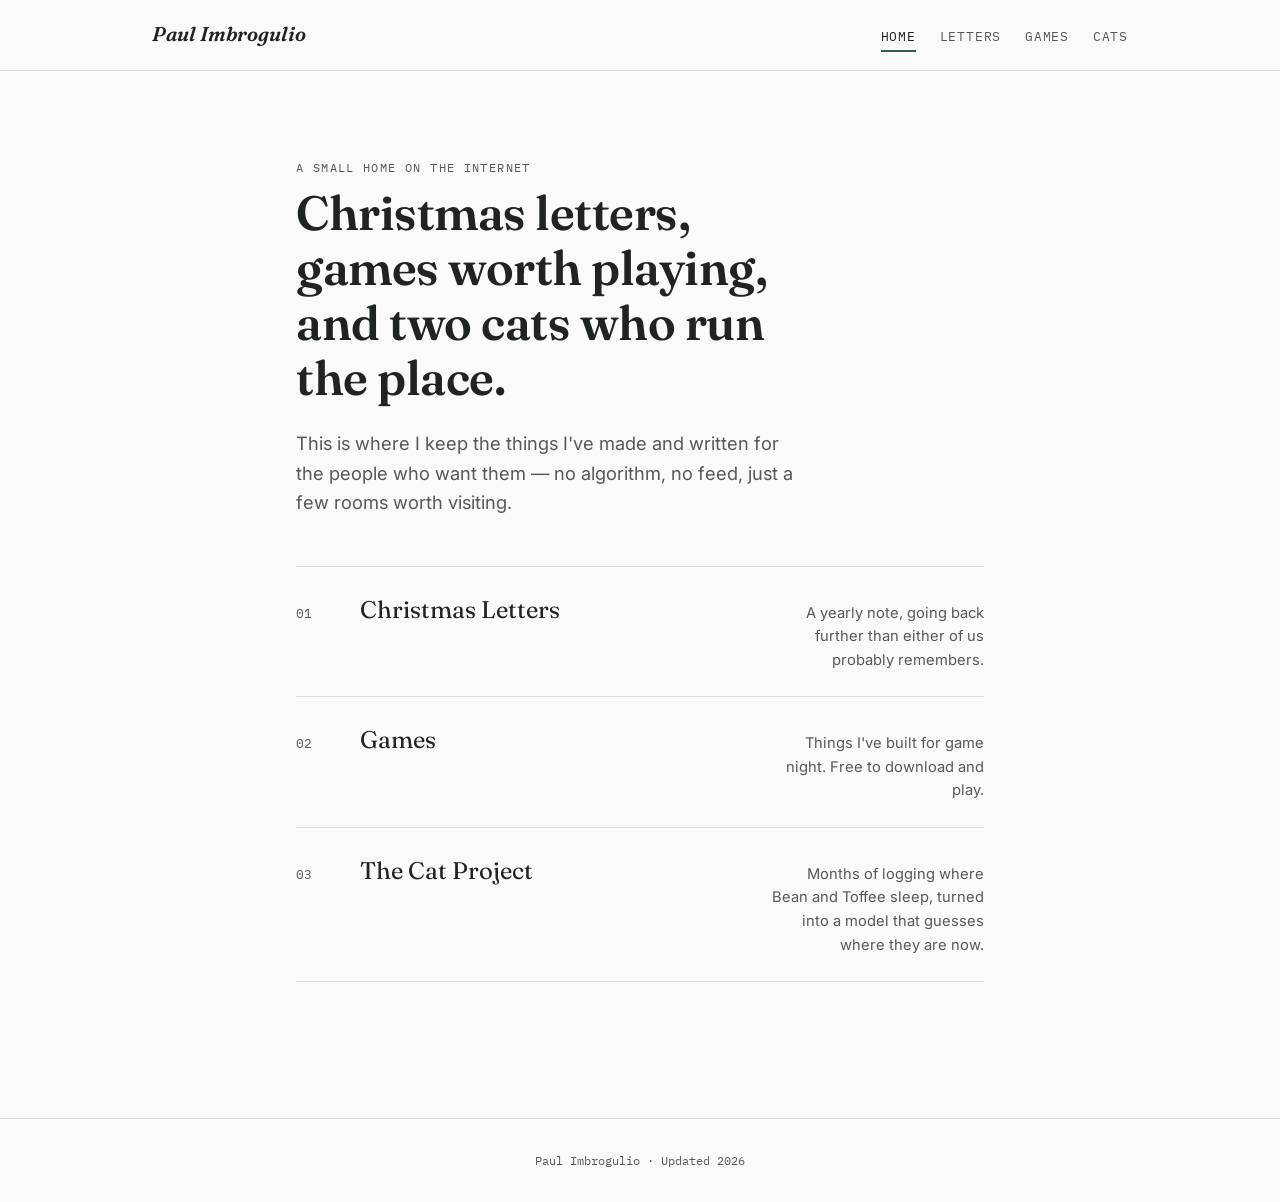
==== index.html @ 07b68fc6 "Add files via upload Initial Upload" ====
<!doctype html>
<html lang="en">
<head>
<meta charset="UTF-8">
<meta name="viewport" content="width=device-width, initial-scale=1">
<title>Home — Paul Imbrogulio</title>
<meta name="description" content="A small home on the internet for Christmas letters, games to play with friends, and a project about my cats.">
<link rel="icon" href="data:image/svg+xml,%3Csvg%20xmlns%3D%22http%3A%2F%2Fwww.w3.org%2F2000%2Fsvg%22%20viewBox%3D%220%200%2032%2032%22%3E%3Cpath%20d%3D%22M4%2016%2016%206l12%2010M8%2014v12h16V14%22%20fill%3D%22none%22%20stroke%3D%22%2333604D%22%20stroke-width%3D%222%22%2F%3E%3C%2Fsvg%3E">
<link rel="preconnect" href="https://fonts.googleapis.com">
<link href="https://fonts.googleapis.com/css2?family=Fraunces:ital,wght@0,500;0,600;1,600&family=Inter:wght@400;500&family=IBM+Plex+Mono:wght@400;500&display=swap" rel="stylesheet">
<link rel="stylesheet" href="css/style.css">
</head>
<body>

<header class="site">
  <div class="site-bar">
    <a class="wordmark" href="index.html">Paul Imbrogulio</a>
    <nav class="site-nav">
      <a href="index.html" aria-current="page">Home</a>
      <a href="letters.html">Letters</a>
      <a href="games.html">Games</a>
      <a href="cats.html">Cats</a>
    </nav>
  </div>
</header>

<main>
  <section class="hero">
    <span class="eyebrow">A small home on the internet</span>
    <h1>Christmas letters, games worth playing, and two cats who run the place.</h1>
    <p class="lede">This is where I keep the things I've made and written for the people who want them — no algorithm, no feed, just a few rooms worth visiting.</p>

    <ul class="index-list">
      <li>
        <a class="index-item" href="letters.html">
          <span class="index-num">01</span>
          <span class="index-title">Christmas Letters</span>
          <span class="index-desc">A yearly note, going back further than either of us probably remembers.</span>
        </a>
      </li>
      <li>
        <a class="index-item" href="games.html">
          <span class="index-num">02</span>
          <span class="index-title">Games</span>
          <span class="index-desc">Things I've built for game night. Free to download and play.</span>
        </a>
      </li>
      <li>
        <a class="index-item" href="cats.html">
          <span class="index-num">03</span>
          <span class="index-title">The Cat Project</span>
          <span class="index-desc">Months of logging where Bean and Toffee sleep, turned into a model that guesses where they are now.</span>
        </a>
      </li>
    </ul>
  </section>
</main>

<footer class="site">
  <div class="wrap">Paul Imbrogulio · Updated 2026</div>
</footer>

</body>
</html>
---- css/style.css ----
/* ==========================================================================
   Design tokens
   ========================================================================== */
:root {
  --paper:      #FAFAF8;
  --paper-raised: #F2F0E8;
  --ink:        #1F241F;
  --ink-soft:   #565A50;
  --line:       #E2DFD3;
  --pine:       #33604D;
  --pine-soft:  #E9EFE9;
  --gold:       #A97C22;
  --gold-soft:  #F5EDDC;
  --rose:       #A15E52;
  --rose-soft:  #F3E9E5;

  --display: "Fraunces", "Iowan Old Style", Georgia, serif;
  --body:    "Inter", -apple-system, BlinkMacSystemFont, "Segoe UI", sans-serif;
  --mono:    "IBM Plex Mono", "SFMono-Regular", Consolas, monospace;

  --max: 46rem;
  --max-wide: 64rem;
}

@media (prefers-reduced-motion: reduce) {
  * { animation-duration: 0.01ms !important; transition-duration: 0.01ms !important; }
  /* Not covered by the rule above — scroll-behavior is neither an animation
     nor a transition, but smooth scrolling is exactly what this preference
     is asking us to stop. cats.js scrolls the answer panel into view. */
  html { scroll-behavior: auto !important; }
}

* { box-sizing: border-box; }
html { scroll-behavior: smooth; }

body {
  margin: 0;
  background: var(--paper);
  color: var(--ink);
  font-family: var(--body);
  font-size: 17px;
  line-height: 1.6;
  -webkit-font-smoothing: antialiased;
}

img, svg { max-width: 100%; display: block; }

a {
  color: var(--pine);
  text-decoration-thickness: 1px;
  text-underline-offset: 3px;
}
a:hover { color: var(--ink); }

:focus-visible {
  outline: 2px solid var(--pine);
  outline-offset: 3px;
}

h1, h2, h3 {
  font-family: var(--display);
  font-weight: 600;
  line-height: 1.15;
  margin: 0 0 0.5em;
  letter-spacing: -0.01em;
}

.eyebrow {
  font-family: var(--mono);
  font-size: 0.72rem;
  letter-spacing: 0.12em;
  text-transform: uppercase;
  color: var(--ink-soft);
  display: block;
  margin-bottom: 0.6em;
}

p { margin: 0 0 1em; color: var(--ink-soft); }

/* ==========================================================================
   Layout shell
   ========================================================================== */
.wrap { max-width: var(--max); margin: 0 auto; padding: 0 1.5rem; }
.wrap-wide { max-width: var(--max-wide); margin: 0 auto; padding: 0 1.5rem; }

header.site {
  border-bottom: 1px solid var(--line);
  background: var(--paper);
}

.site-bar {
  max-width: var(--max-wide);
  margin: 0 auto;
  padding: 1.15rem 1.5rem;
  display: flex;
  align-items: baseline;
  justify-content: space-between;
  flex-wrap: wrap;
  gap: 0.75rem 1.5rem;
}

.wordmark {
  font-family: var(--display);
  font-style: italic;
  font-weight: 600;
  font-size: 1.25rem;
  color: var(--ink);
  text-decoration: none;
}

nav.site-nav {
  display: flex;
  gap: 1.5rem;
  font-family: var(--mono);
  font-size: 0.8rem;
  letter-spacing: 0.06em;
  text-transform: uppercase;
}

nav.site-nav a {
  color: var(--ink-soft);
  text-decoration: none;
  padding-bottom: 2px;
  border-bottom: 2px solid transparent;
}

nav.site-nav a:hover,
nav.site-nav a[aria-current="page"] {
  color: var(--ink);
  border-bottom-color: var(--pine);
}

main { padding: 3.5rem 0 5rem; }

.page-head { max-width: var(--max); margin: 0 auto 2.75rem; padding: 0 1.5rem; }
.page-head p { font-size: 1.05rem; }

footer.site {
  border-top: 1px solid var(--line);
  padding: 2rem 1.5rem;
  text-align: center;
  font-family: var(--mono);
  font-size: 0.75rem;
  color: var(--ink-soft);
}

/* ==========================================================================
   Home
   ========================================================================== */
.hero {
  max-width: var(--max);
  margin: 0 auto;
  padding: 2rem 1.5rem 3.5rem;
}
.hero h1 { font-size: clamp(2.1rem, 5vw, 3rem); max-width: 16ch; }
.hero .lede { font-size: 1.15rem; max-width: 42ch; }

.index-list { list-style: none; margin: 3rem 0 0; padding: 0; }
.index-list li { border-top: 1px solid var(--line); }
.index-list li:last-child { border-bottom: 1px solid var(--line); }

.index-item {
  display: flex;
  align-items: baseline;
  justify-content: space-between;
  gap: 1.5rem;
  padding: 1.5rem 0;
  text-decoration: none;
  color: var(--ink);
}
.index-item:hover .index-title { color: var(--pine); }
.index-item:hover { color: var(--ink); }

.index-num {
  font-family: var(--mono);
  font-size: 0.8rem;
  color: var(--ink-soft);
  width: 2.5rem;
  flex-shrink: 0;
}
.index-title {
  font-family: var(--display);
  font-size: 1.5rem;
  flex-grow: 1;
}
.index-desc {
  font-size: 0.92rem;
  color: var(--ink-soft);
  text-align: right;
  max-width: 24ch;
}

/* ==========================================================================
   Letters (accordion)
   ========================================================================== */
.letters-list { max-width: var(--max); margin: 0 auto; padding: 0 1.5rem; }

details.letter {
  border-top: 1px solid var(--line);
}
details.letter:last-child { border-bottom: 1px solid var(--line); }

details.letter summary {
  list-style: none;
  cursor: pointer;
  padding: 1.4rem 0;
  display: flex;
  align-items: center;
  gap: 1rem;
  font-family: var(--display);
  font-size: 1.4rem;
}
details.letter summary::-webkit-details-marker { display: none; }

.letter-toggle {
  font-family: var(--mono);
  font-size: 1rem;
  color: var(--pine);
  border: 1px solid var(--line);
  border-radius: 50%;
  width: 1.6rem;
  height: 1.6rem;
  display: inline-flex;
  align-items: center;
  justify-content: center;
  flex-shrink: 0;
  transition: transform 0.2s ease;
}
details.letter[open] .letter-toggle { transform: rotate(45deg); }

.letter-body {
  padding: 0 0 1.75rem 2.6rem;
  max-width: 34rem;
}
.letter-body p { color: var(--ink); }

/* ==========================================================================
   Games
   ========================================================================== */
.games-grid {
  max-width: var(--max-wide);
  margin: 0 auto;
  padding: 0 1.5rem;
  display: grid;
  grid-template-columns: repeat(auto-fill, minmax(15.5rem, 1fr));
  gap: 1px;
  background: var(--line);
  border: 1px solid var(--line);
}

.game-card {
  background: var(--paper);
  padding: 1.75rem;
  display: flex;
  flex-direction: column;
  gap: 0.9rem;
}

.game-tag {
  font-family: var(--mono);
  font-size: 0.68rem;
  letter-spacing: 0.08em;
  text-transform: uppercase;
  color: var(--gold);
  background: var(--gold-soft);
  align-self: flex-start;
  padding: 0.25rem 0.55rem;
  border-radius: 2px;
}

.game-card h3 { font-size: 1.3rem; margin: 0; }
.game-card p { font-size: 0.92rem; margin: 0; flex-grow: 1; }

.game-link {
  font-family: var(--mono);
  font-size: 0.78rem;
  text-transform: uppercase;
  letter-spacing: 0.06em;
  text-decoration: none;
  color: var(--ink);
  border-top: 1px solid var(--line);
  padding-top: 0.9rem;
  display: flex;
  align-items: center;
  justify-content: space-between;
}
.game-link:hover { color: var(--pine); }

/* ==========================================================================
   Cats page
   ========================================================================== */
.cats-layout {
  max-width: var(--max-wide);
  margin: 0 auto;
  padding: 0 1.5rem;
  display: grid;
  grid-template-columns: 1.1fr 0.9fr;
  gap: 3rem;
  align-items: start;
}
@media (max-width: 860px) {
  .cats-layout { grid-template-columns: 1fr; }
}

.panel-label {
  font-family: var(--mono);
  font-size: 0.72rem;
  text-transform: uppercase;
  letter-spacing: 0.1em;
  color: var(--ink-soft);
  margin-bottom: 0.9rem;
  display: block;
}

/* Floor plan */
.floorplan-frame {
  border: 1px solid var(--line);
  background: var(--paper-raised);
  padding: 1.25rem;
}
.room-rect {
  fill: none;
  stroke: var(--ink);
  stroke-opacity: 0.35;
  stroke-width: 1.25;
}
/* Circulation space, drawn but deliberately quiet — no cat is ever logged
   there, so it shouldn't read as loudly as the four real rooms. */
.hallway { stroke-opacity: 0.18; }

.room-label {
  font-family: var(--mono);
  font-size: 9px;
  letter-spacing: 0.05em;
  fill: var(--ink-soft);
  text-transform: uppercase;
}

/* Furniture: fainter than the walls, so the room shapes still read first. */
.furn {
  fill: var(--ink);
  fill-opacity: 0.035;
  stroke: var(--ink);
  stroke-opacity: 0.2;
  stroke-width: 1;
}
.furn-label {
  font-family: var(--mono);
  font-size: 5.5px;
  letter-spacing: 0.04em;
  fill: var(--ink-soft);
  fill-opacity: 0.85;
  text-anchor: middle;
  text-transform: uppercase;
}
.cat-dot {
  transition: transform 2.2s cubic-bezier(0.65, 0, 0.35, 1);
}
.cat-dot circle {
  fill: var(--rose);
  /* The dot now sits on top of furniture rects, so a paper-coloured ring
     keeps its edge legible against a filled shape. */
  stroke: var(--paper);
  stroke-width: 1.5;
}
.cat-dot text {
  font-family: var(--mono);
  font-size: 8px;
  fill: var(--paper);
  text-anchor: middle;
  dominant-baseline: central;
  font-weight: 600;
}

.cat-status {
  margin-top: 1rem;
  display: flex;
  flex-direction: column;
  gap: 0.4rem;
}
.status-line {
  display: flex;
  align-items: baseline;
  gap: 0.5rem;
  font-family: var(--mono);
  font-size: 0.78rem;
  color: var(--ink-soft);
}
.status-line strong { color: var(--rose); font-weight: 600; }
.status-room { color: var(--ink); }
.status-tag { font-style: italic; opacity: 0.75; }
.status-pct { margin-left: auto; }

/* Ask panel */
.chip-row {
  display: flex;
  flex-wrap: wrap;
  gap: 0.5rem;
  margin-bottom: 1rem;
}
.chip-row button {
  font-family: var(--mono);
  font-size: 0.72rem;
  background: none;
  border: 1px solid var(--line);
  color: var(--ink-soft);
  padding: 0.4rem 0.7rem;
  cursor: pointer;
  border-radius: 2px;
  text-align: left;
}
.chip-row button:hover { border-color: var(--rose); color: var(--rose); }

.ask-form {
  display: flex;
  border: 1px solid var(--line);
}
.ask-form input {
  flex-grow: 1;
  min-width: 0;
  border: none;
  background: transparent;
  padding: 0.9rem 1.1rem;
  font-family: var(--body);
  font-size: 0.95rem;
  color: var(--ink);
}
.ask-form input:focus { outline: none; }
.ask-form button {
  border: none;
  border-left: 1px solid var(--line);
  background: var(--rose-soft);
  color: var(--rose);
  font-family: var(--mono);
  font-size: 0.78rem;
  text-transform: uppercase;
  letter-spacing: 0.06em;
  padding: 0 1.4rem;
  cursor: pointer;
}
.ask-form button:hover { background: var(--rose); color: var(--paper); }

.answer-panel {
  margin-top: 1.5rem;
  border-top: 1px solid var(--line);
  padding-top: 1.25rem;
}
.answer-heading {
  font-family: var(--mono);
  font-size: 0.72rem;
  font-weight: 500;
  text-transform: uppercase;
  letter-spacing: 0.08em;
  color: var(--ink-soft);
  margin: 0 0 1rem;
}
.answer-block { margin-bottom: 1.5rem; }
.answer-block:last-of-type { margin-bottom: 0; }
.answer-lead {
  margin: 0 0 0.8rem;
  font-size: 1rem;
  color: var(--ink);
}
.answer-note {
  margin: 1.25rem 0 0;
  font-size: 0.82rem;
  line-height: 1.55;
  color: var(--ink-soft);
  border-left: 2px solid var(--line);
  padding-left: 0.85rem;
}

/* One prediction: label, optional specific spot, bar, percentage */
.pred-row {
  display: grid;
  grid-template-columns: 7.5rem 1fr 4.5rem 2.5rem;
  align-items: center;
  gap: 0.6rem;
  padding: 0.3rem 0;
  font-family: var(--mono);
  font-size: 0.75rem;
}
.pred-name { color: var(--ink); }
.pred-tag {
  color: var(--ink-soft);
  font-style: italic;
  overflow: hidden;
  text-overflow: ellipsis;
  white-space: nowrap;
}
.pred-pct { text-align: right; color: var(--ink-soft); }
.prob-bar {
  height: 6px;
  background: var(--paper-raised);
  border: 1px solid var(--line);
}
.prob-bar span {
  display: block;
  height: 100%;
  background: var(--rose);
  opacity: 0.75;
}

@media (max-width: 520px) {
  .pred-row { grid-template-columns: 6rem 1fr 2.5rem; }
  .pred-tag { display: none; }
}

/* Methodology disclosure */
.method {
  margin-top: 1.5rem;
  border-top: 1px solid var(--line);
  padding-top: 1rem;
}
.method summary {
  font-family: var(--mono);
  font-size: 0.72rem;
  text-transform: uppercase;
  letter-spacing: 0.08em;
  color: var(--ink-soft);
  cursor: pointer;
}
.method p {
  font-size: 0.85rem;
  line-height: 1.6;
  color: var(--ink-soft);
  margin: 0.9rem 0 0;
}
.data-meta { font-family: var(--mono); font-size: 0.72rem; }

.visually-hidden {
  position: absolute;
  width: 1px; height: 1px;
  margin: -1px; padding: 0;
  overflow: hidden;
  clip: rect(0 0 0 0);
  white-space: nowrap;
  border: 0;
}

/* ==========================================================================
   Content slots — the "put your text here" markers
   ==========================================================================
   These only appear while <body> carries class="drafting". Delete that one
   word from letters.html and games.html and every marker on the site
   disappears at once, without having to hunt down and remove each block.
   Hidden is the DEFAULT, so forgetting to tidy up can't leak editing notes
   onto the live site — the class has to be present for them to show. */
.slot { display: none; }

.drafting .slot {
  display: block;
  border: 1px dashed var(--rose);
  background: var(--rose-soft);
  padding: 0.85rem 1.05rem;
  margin: 0 0 1.25rem;
  font-family: var(--mono);
  font-size: 0.74rem;
  line-height: 1.65;
  color: var(--rose);
}
.slot b {
  display: block;
  font-weight: 500;
  letter-spacing: 0.1em;
  text-transform: uppercase;
  font-size: 0.68rem;
  opacity: 0.75;
  margin-bottom: 0.35rem;
}
.slot code {
  background: rgba(31, 36, 31, 0.06);
  padding: 0.05em 0.3em;
  border-radius: 2px;
}
.slot p { margin: 0; color: inherit; font-size: inherit; line-height: inherit; }
.slot p + p { margin-top: 0.5rem; }

/* Games cards are a flex column with the link pinned to the bottom, so the
   slot needs to sit above it rather than stretch. */
.game-card .slot { margin-bottom: 0; }

/* ==========================================================================
   Mobile
   ==========================================================================
   Four specific problems, not general polish:
   1. An input under 16px makes iOS Safari zoom the page on focus and never
      zoom back out. 16px exactly is the threshold.
   2. Nav links and chips were ~15px and ~24px tall — well under a fingertip.
   3. Furniture labels are 5.5px in a 300-unit viewBox; at phone width the SVG
      renders near 1:1, so they turn to fuzz. The rooms and outlines stay, and
      nothing is lost because the status line under the map already names the
      exact spot in words.
   4. Long room names in the answer rows need the extra width back. */
@media (max-width: 620px) {
  .ask-form input { font-size: 16px; }

  /* Nav words like "Home" are only ~34px wide — that's the word, not a
     mistake. WCAG 2.5.8 is satisfied by the 40px height plus the gap, which
     keeps a 24px circle on one link clear of its neighbours. */
  nav.site-nav { gap: 1.25rem; }
  nav.site-nav a { padding: 0.55rem 0; }

  .chip-row button { padding: 0.85rem 0.85rem; font-size: 0.74rem; }
  .ask-form button { padding: 0 1.1rem; }

  /* The only real call to action on the games page — worth a full thumb. */
  .game-link { padding: 1.1rem 0 0.5rem; }

  main { padding: 2.5rem 0 3.5rem; }
}

@media (max-width: 520px) {
  .furn-label { display: none; }
}
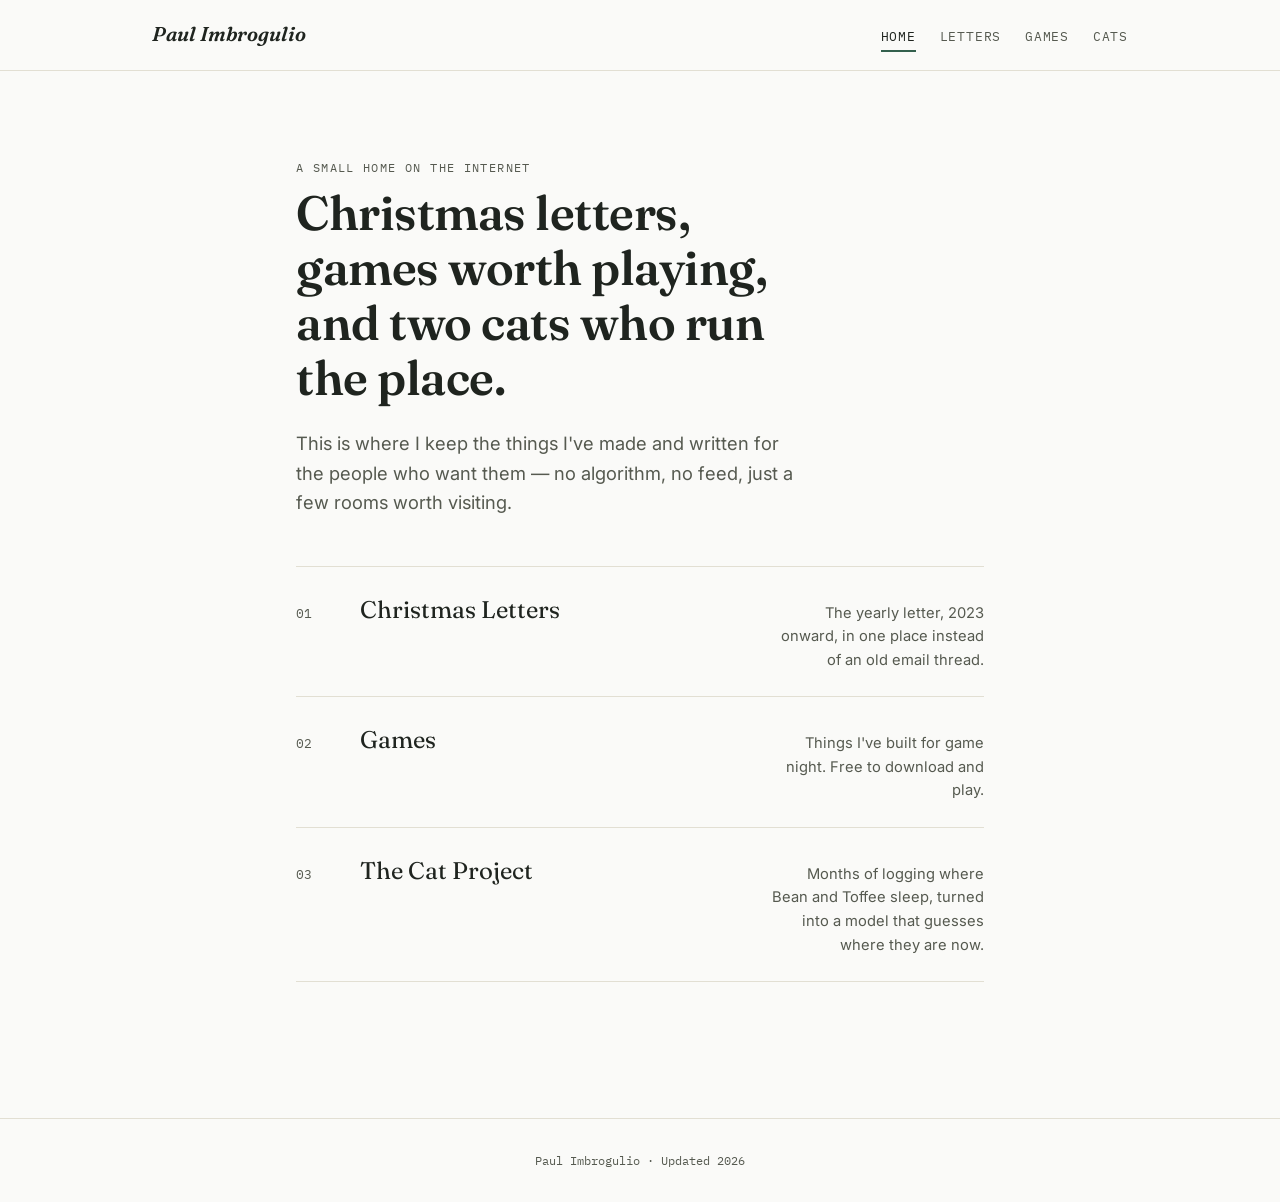
==== commit 1f12f35a: "Add files via upload" ====
--- a/index.html
+++ b/index.html
@@ -35,7 +35,7 @@
         <a class="index-item" href="letters.html">
           <span class="index-num">01</span>
           <span class="index-title">Christmas Letters</span>
-          <span class="index-desc">A yearly note, going back further than either of us probably remembers.</span>
+          <span class="index-desc">The yearly letter, 2023 onward, in one place instead of an old email thread.</span>
         </a>
       </li>
       <li>
--- a/css/style.css
+++ b/css/style.css
@@ -239,10 +239,17 @@
    ========================================================================== */
 .games-grid {
   max-width: var(--max-wide);
+  /* The side gutter has to sit OUTSIDE the border, not as padding: this
+     element's background IS the hairline between cards, so padding paints a
+     thick beige bar down each edge. width caps at 100% - gutter on narrow
+     screens; max-width takes over once there's room. */
+  width: calc(100% - 3rem);
   margin: 0 auto;
-  padding: 0 1.5rem;
   display: grid;
-  grid-template-columns: repeat(auto-fill, minmax(15.5rem, 1fr));
+  /* auto-FIT, not auto-fill. The grid paints --line behind a 1px gap, so an
+     empty track isn't invisible here — it renders as a solid beige block
+     beside the real cards. auto-fit collapses it; the cards share the width. */
+  grid-template-columns: repeat(auto-fit, minmax(15.5rem, 1fr));
   gap: 1px;
   background: var(--line);
   border: 1px solid var(--line);
